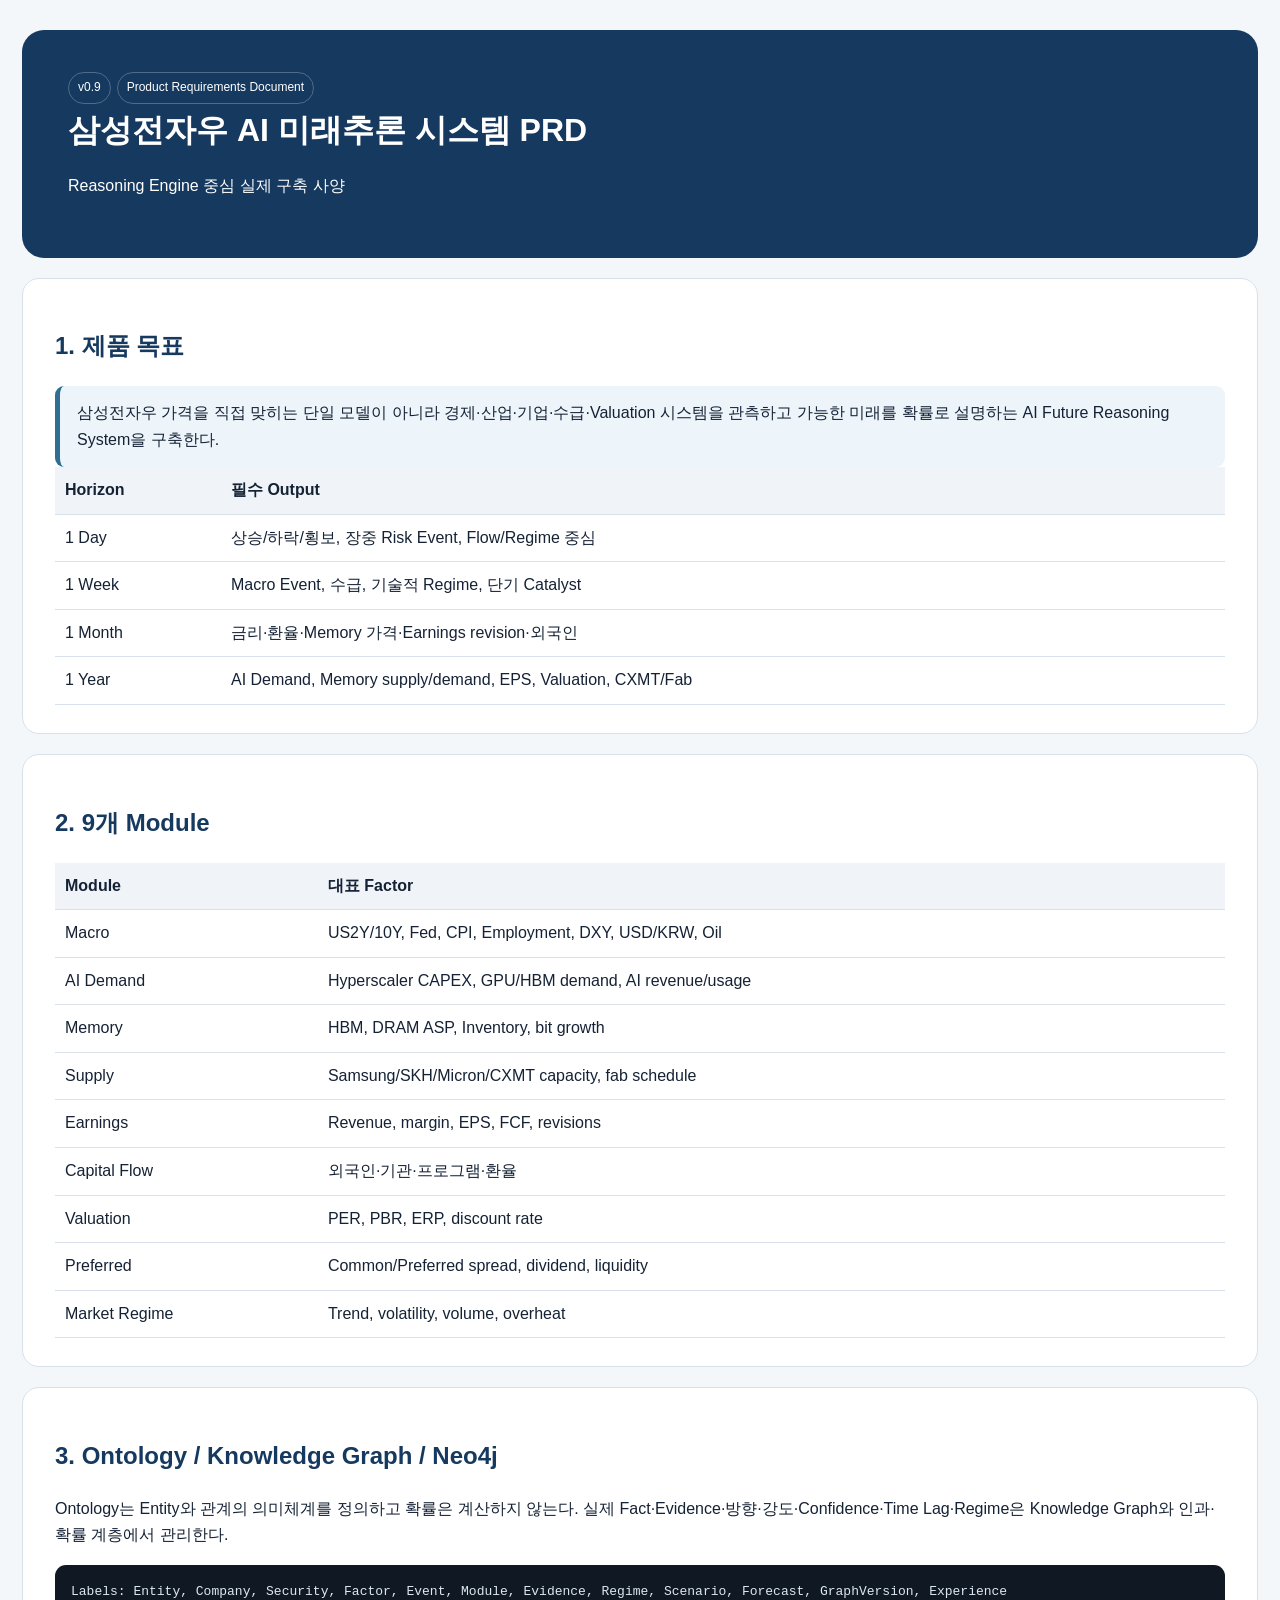
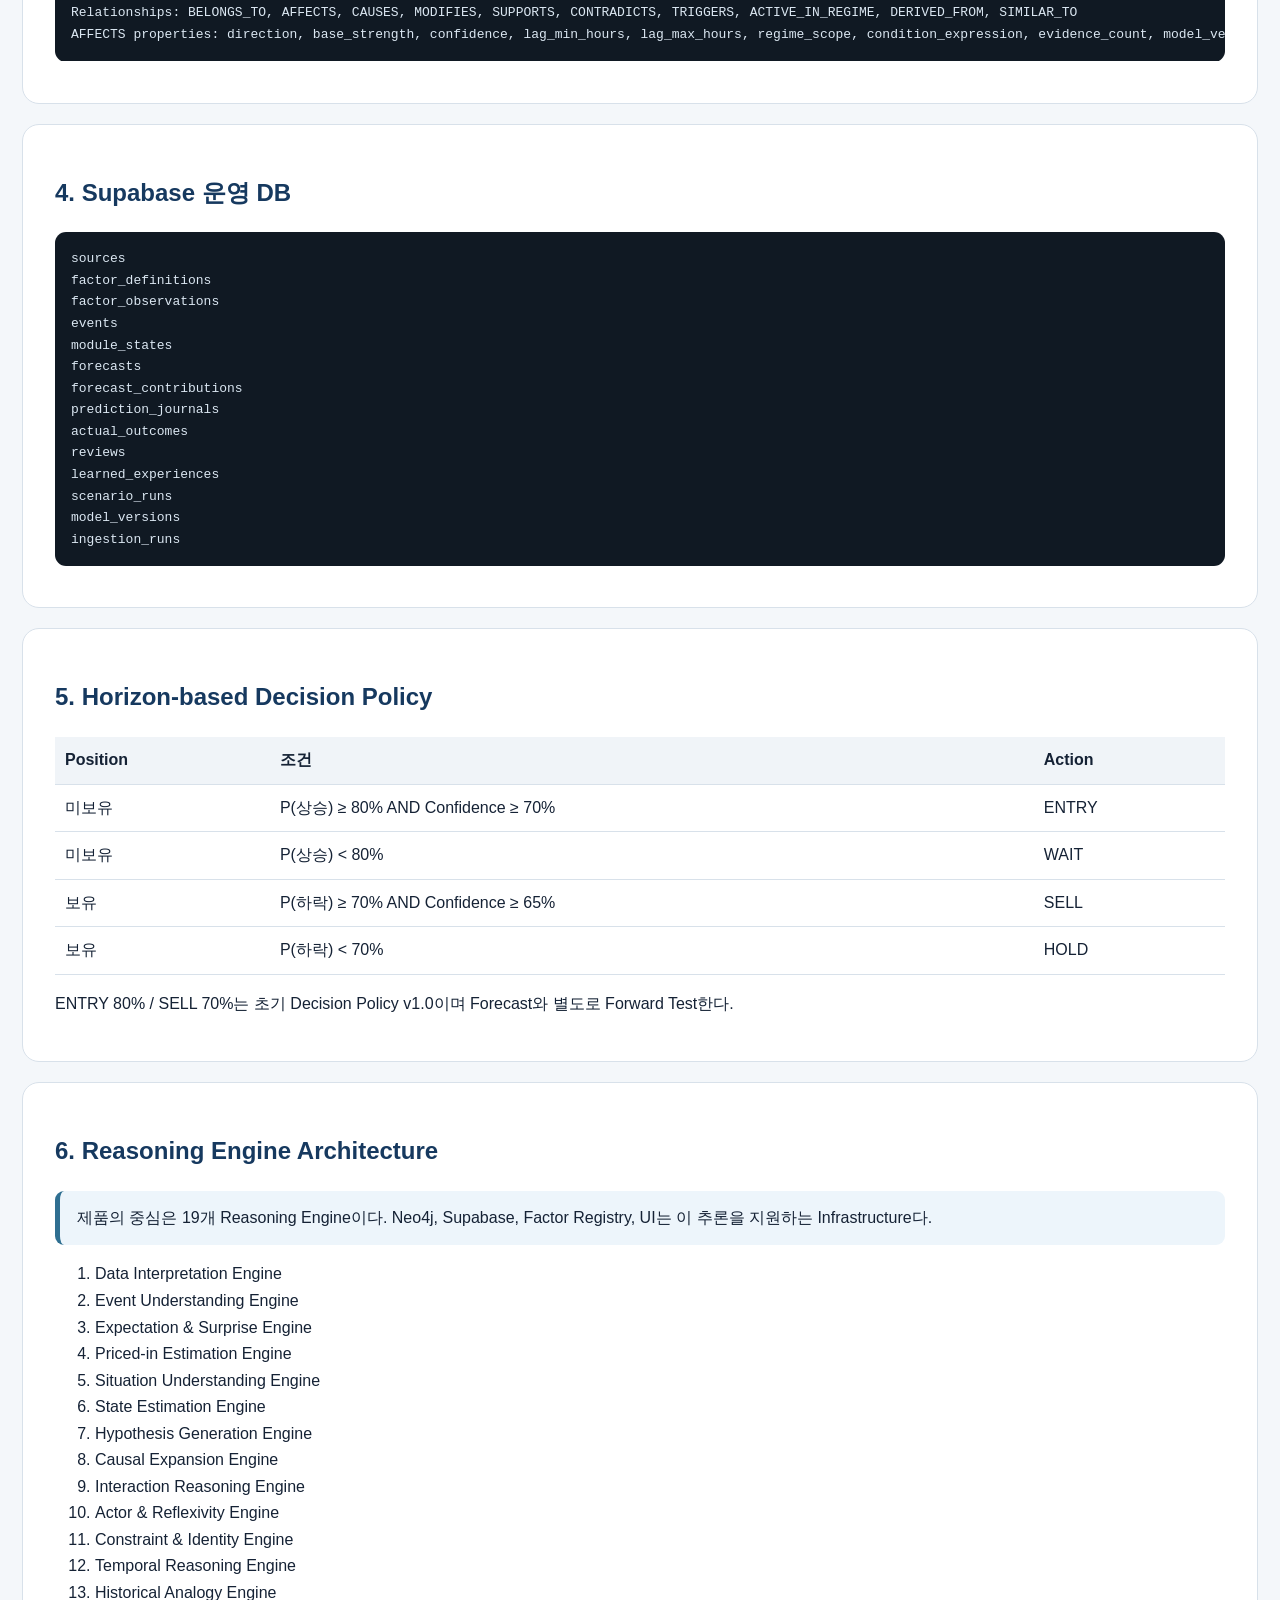
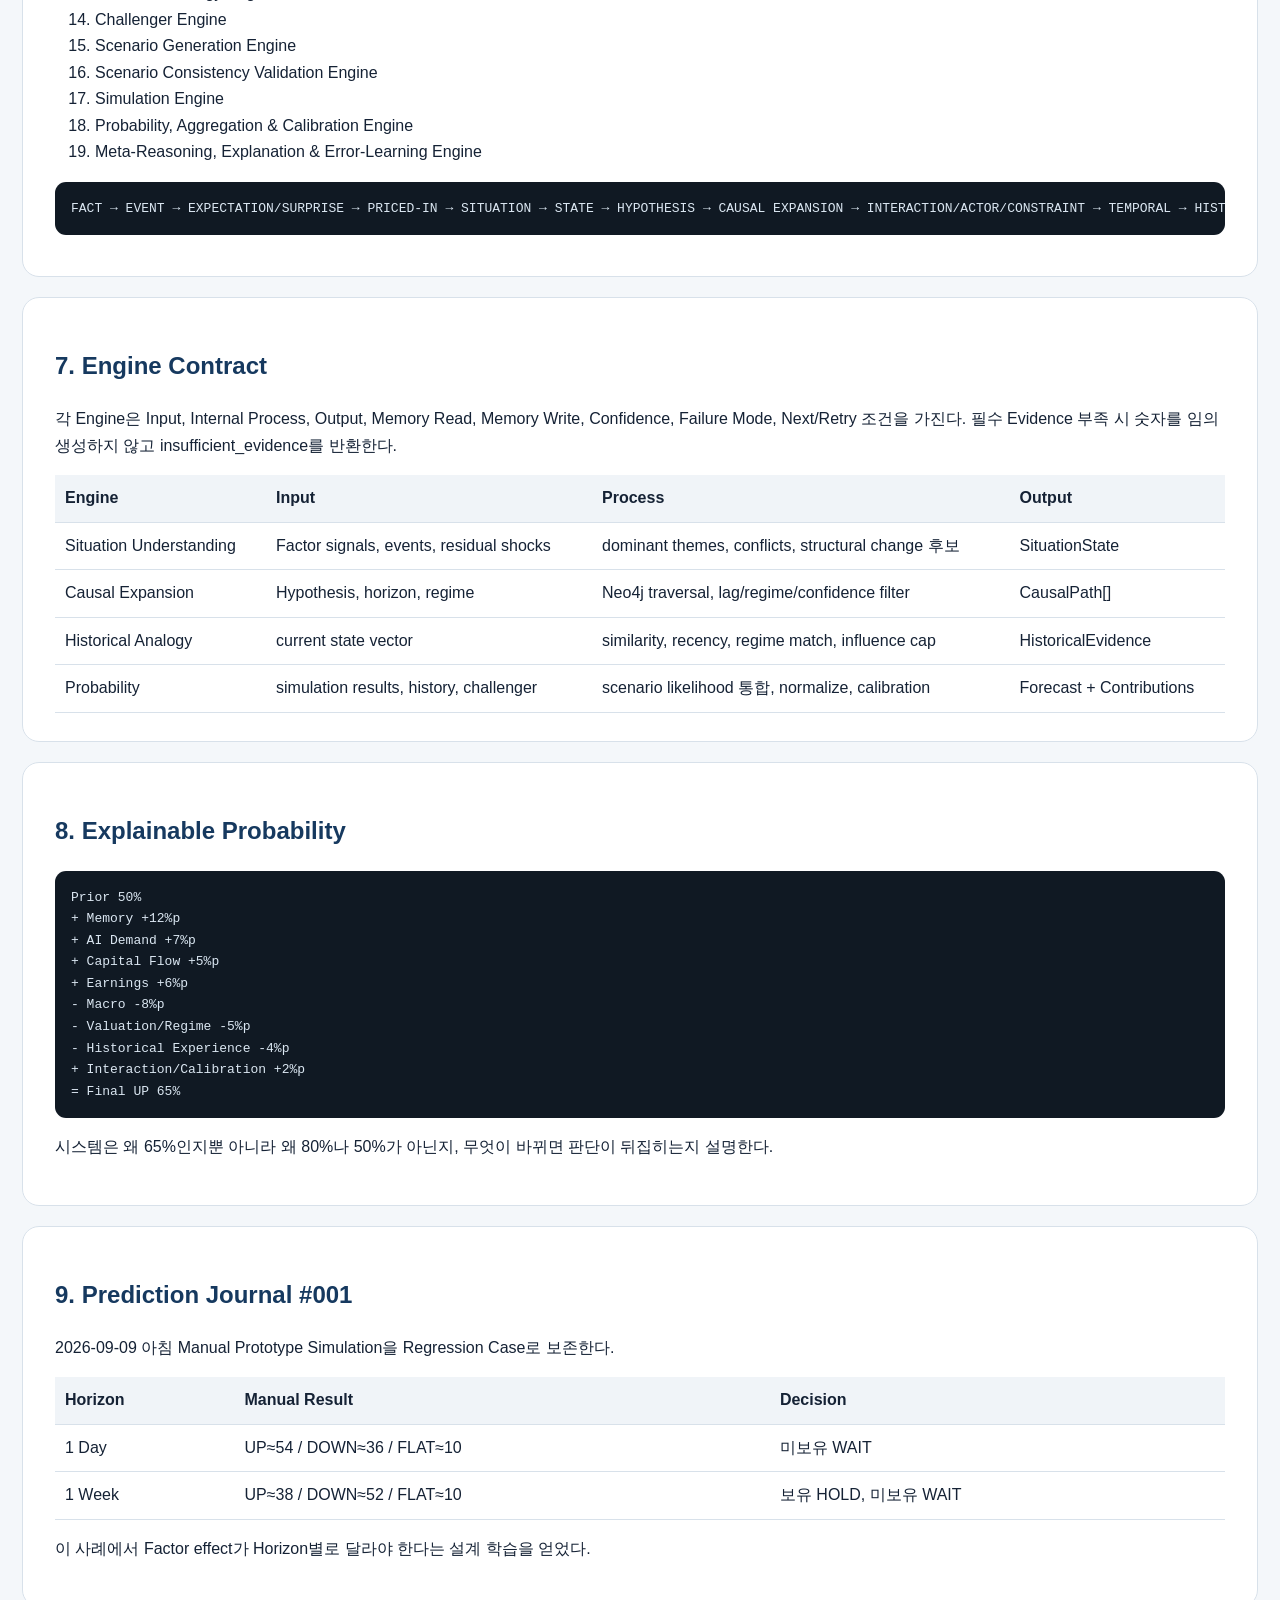
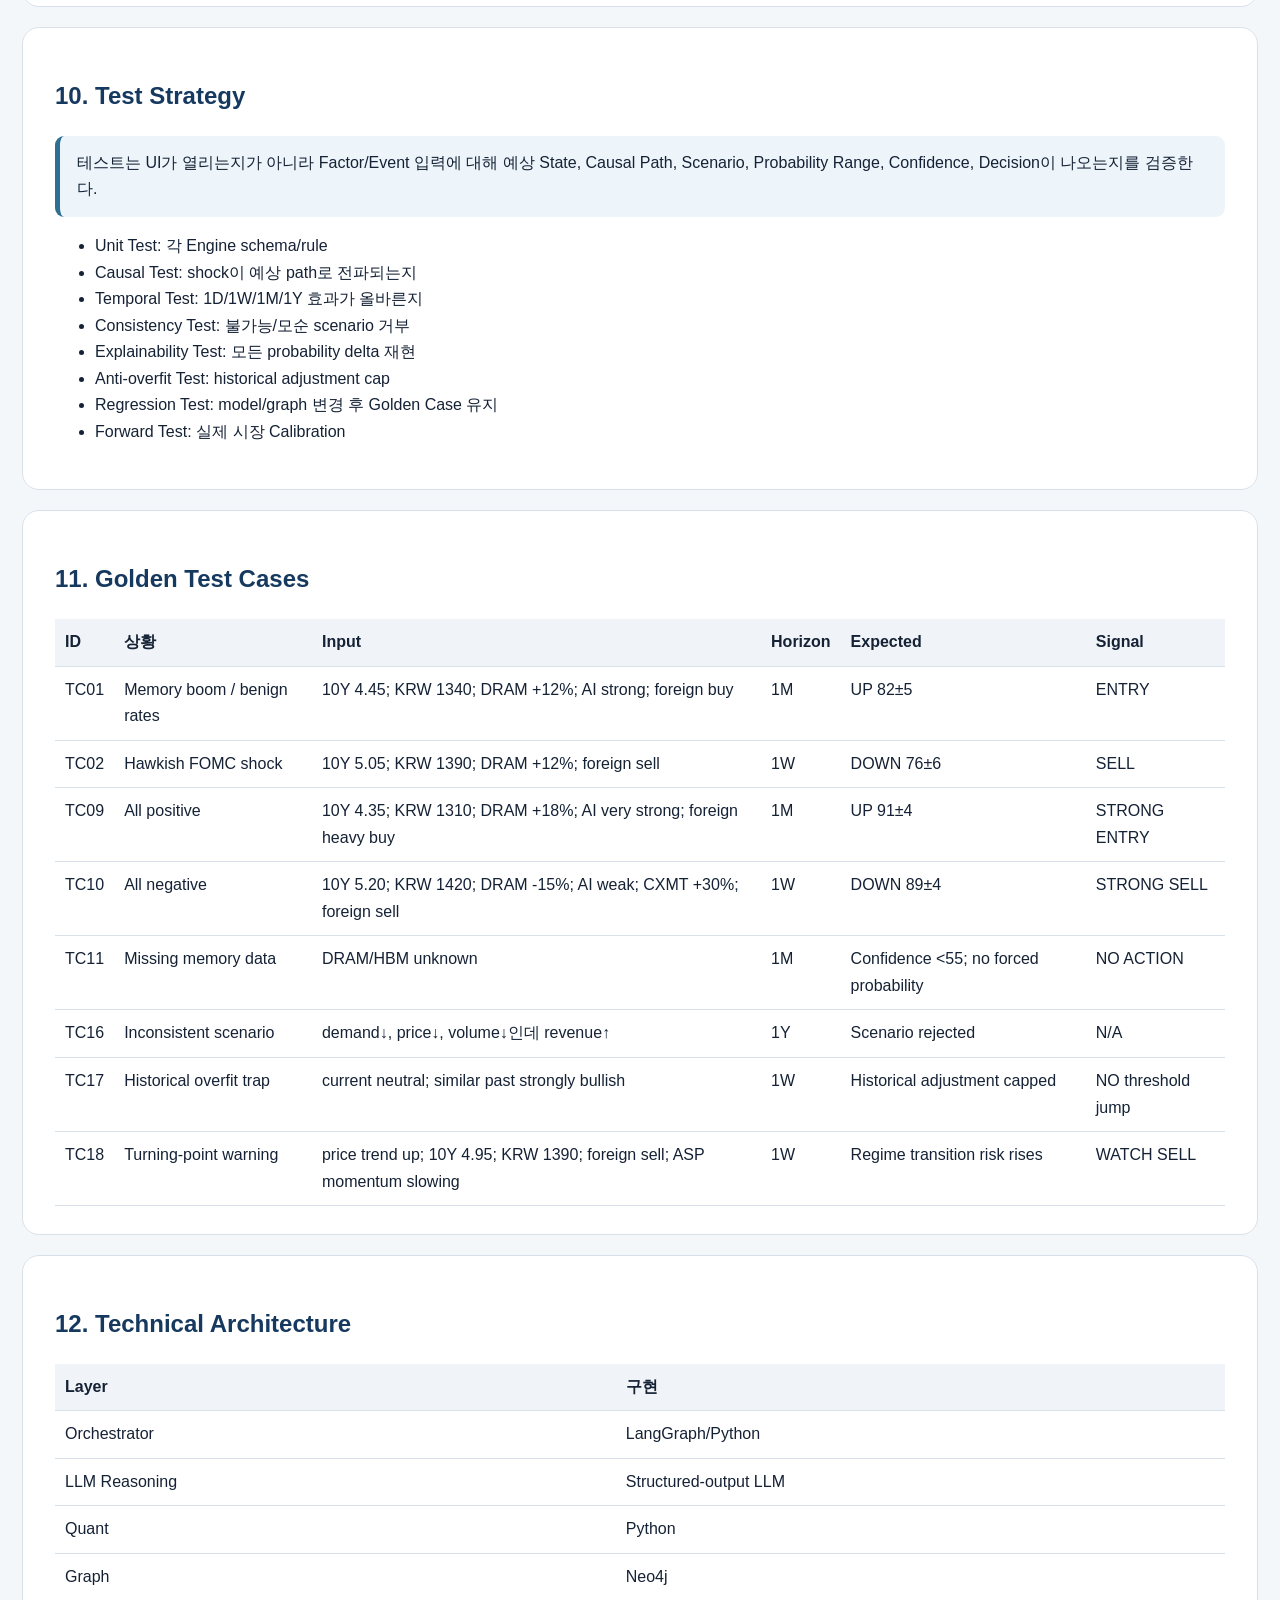
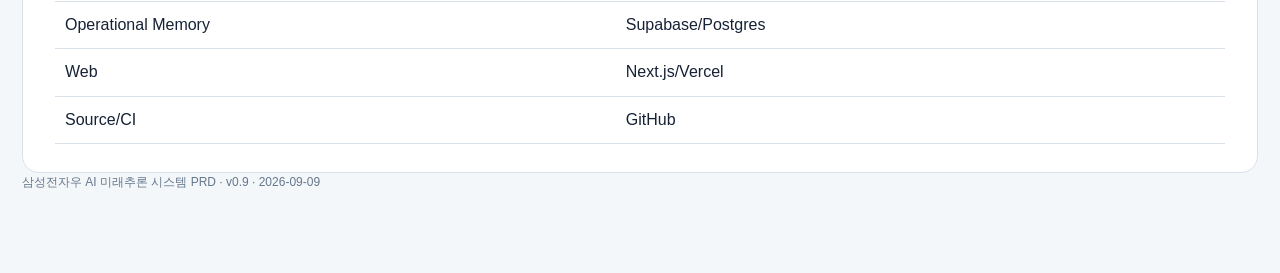
==== docs/samsung_preferred_future_reasoning_prd_v0.9.html @ c1c045e7 "Add Samsung preferred future reasoning PRD v0.9" ====
<!doctype html><html lang="ko"><head><meta charset="utf-8"><meta name="viewport" content="width=device-width,initial-scale=1"><title>삼성전자우 AI 미래추론 시스템 PRD</title><style>body{font-family:Pretendard,"Noto Sans KR","Malgun Gothic",Arial,sans-serif;line-height:1.66;margin:0;background:#f4f7fa;color:#152235}.wrap{max-width:1240px;margin:auto;padding:30px 22px 80px}.hero{background:#16395f;color:#fff;border-radius:22px;padding:42px 46px}.hero h1{margin:0 0 10px}.tag{display:inline-block;font-size:12px;border:1px solid rgba(255,255,255,.25);padding:5px 9px;border-radius:999px;margin-right:6px}section{background:#fff;border:1px solid #d8e1ea;border-radius:17px;padding:28px 32px;margin-top:20px}h2{color:#16395f}h3{color:#284763}.callout{background:#edf5fb;border-left:5px solid #2f6f91;padding:14px 17px;border-radius:9px}table{width:100%;border-collapse:collapse}th,td{padding:10px;border-bottom:1px solid #d8e1ea;text-align:left;vertical-align:top}th{background:#f0f4f8}pre{background:#101923;color:#dbe7f2;border-radius:11px;padding:16px;overflow:auto}.viz{margin:15px 0;border:1px solid #d8e1ea;border-radius:14px;padding:13px;background:#fbfcfe;overflow:auto}.small{font-size:12px;color:#65778b}</style></head><body><div class="wrap"><header class="hero"><span class="tag">v0.9</span><span class="tag">Product Requirements Document</span><h1>삼성전자우 AI 미래추론 시스템 PRD</h1><p>Reasoning Engine 중심 실제 구축 사양</p></header><section><h2>1. 제품 목표</h2><div class="callout">삼성전자우 가격을 직접 맞히는 단일 모델이 아니라 경제·산업·기업·수급·Valuation 시스템을 관측하고 가능한 미래를 확률로 설명하는 AI Future Reasoning System을 구축한다.</div><table><tr><th>Horizon</th><th>필수 Output</th></tr><tr><td>1 Day</td><td>상승/하락/횡보, 장중 Risk Event, Flow/Regime 중심</td></tr><tr><td>1 Week</td><td>Macro Event, 수급, 기술적 Regime, 단기 Catalyst</td></tr><tr><td>1 Month</td><td>금리·환율·Memory 가격·Earnings revision·외국인</td></tr><tr><td>1 Year</td><td>AI Demand, Memory supply/demand, EPS, Valuation, CXMT/Fab</td></tr></table></section><section><h2>2. 9개 Module</h2><table><tr><th>Module</th><th>대표 Factor</th></tr><tr><td>Macro</td><td>US2Y/10Y, Fed, CPI, Employment, DXY, USD/KRW, Oil</td></tr><tr><td>AI Demand</td><td>Hyperscaler CAPEX, GPU/HBM demand, AI revenue/usage</td></tr><tr><td>Memory</td><td>HBM, DRAM ASP, Inventory, bit growth</td></tr><tr><td>Supply</td><td>Samsung/SKH/Micron/CXMT capacity, fab schedule</td></tr><tr><td>Earnings</td><td>Revenue, margin, EPS, FCF, revisions</td></tr><tr><td>Capital Flow</td><td>외국인·기관·프로그램·환율</td></tr><tr><td>Valuation</td><td>PER, PBR, ERP, discount rate</td></tr><tr><td>Preferred</td><td>Common/Preferred spread, dividend, liquidity</td></tr><tr><td>Market Regime</td><td>Trend, volatility, volume, overheat</td></tr></table></section><section><h2>3. Ontology / Knowledge Graph / Neo4j</h2><p>Ontology는 Entity와 관계의 의미체계를 정의하고 확률은 계산하지 않는다. 실제 Fact·Evidence·방향·강도·Confidence·Time Lag·Regime은 Knowledge Graph와 인과·확률 계층에서 관리한다.</p><pre>Labels: Entity, Company, Security, Factor, Event, Module, Evidence, Regime, Scenario, Forecast, GraphVersion, Experience
Relationships: BELONGS_TO, AFFECTS, CAUSES, MODIFIES, SUPPORTS, CONTRADICTS, TRIGGERS, ACTIVE_IN_REGIME, DERIVED_FROM, SIMILAR_TO
AFFECTS properties: direction, base_strength, confidence, lag_min_hours, lag_max_hours, regime_scope, condition_expression, evidence_count, model_version</pre></section><section><h2>4. Supabase 운영 DB</h2><pre>sources
factor_definitions
factor_observations
events
module_states
forecasts
forecast_contributions
prediction_journals
actual_outcomes
reviews
learned_experiences
scenario_runs
model_versions
ingestion_runs</pre></section><section><h2>5. Horizon-based Decision Policy</h2><table><tr><th>Position</th><th>조건</th><th>Action</th></tr><tr><td>미보유</td><td>P(상승) ≥ 80% AND Confidence ≥ 70%</td><td>ENTRY</td></tr><tr><td>미보유</td><td>P(상승) &lt; 80%</td><td>WAIT</td></tr><tr><td>보유</td><td>P(하락) ≥ 70% AND Confidence ≥ 65%</td><td>SELL</td></tr><tr><td>보유</td><td>P(하락) &lt; 70%</td><td>HOLD</td></tr></table><p>ENTRY 80% / SELL 70%는 초기 Decision Policy v1.0이며 Forecast와 별도로 Forward Test한다.</p></section><section><h2>6. Reasoning Engine Architecture</h2><div class="callout">제품의 중심은 19개 Reasoning Engine이다. Neo4j, Supabase, Factor Registry, UI는 이 추론을 지원하는 Infrastructure다.</div><ol><li>Data Interpretation Engine</li><li>Event Understanding Engine</li><li>Expectation & Surprise Engine</li><li>Priced-in Estimation Engine</li><li>Situation Understanding Engine</li><li>State Estimation Engine</li><li>Hypothesis Generation Engine</li><li>Causal Expansion Engine</li><li>Interaction Reasoning Engine</li><li>Actor & Reflexivity Engine</li><li>Constraint & Identity Engine</li><li>Temporal Reasoning Engine</li><li>Historical Analogy Engine</li><li>Challenger Engine</li><li>Scenario Generation Engine</li><li>Scenario Consistency Validation Engine</li><li>Simulation Engine</li><li>Probability, Aggregation & Calibration Engine</li><li>Meta-Reasoning, Explanation & Error-Learning Engine</li></ol><pre>FACT → EVENT → EXPECTATION/SURPRISE → PRICED-IN → SITUATION → STATE → HYPOTHESIS → CAUSAL EXPANSION → INTERACTION/ACTOR/CONSTRAINT → TEMPORAL → HISTORICAL ANALOGY → CHALLENGER → SCENARIO → CONSISTENCY → SIMULATION → PROBABILITY/CALIBRATION → META-REASONING → FORECAST → DECISION → REALITY → REVIEW → LEARN</pre></section><section><h2>7. Engine Contract</h2><p>각 Engine은 Input, Internal Process, Output, Memory Read, Memory Write, Confidence, Failure Mode, Next/Retry 조건을 가진다. 필수 Evidence 부족 시 숫자를 임의 생성하지 않고 insufficient_evidence를 반환한다.</p><table><tr><th>Engine</th><th>Input</th><th>Process</th><th>Output</th></tr><tr><td>Situation Understanding</td><td>Factor signals, events, residual shocks</td><td>dominant themes, conflicts, structural change 후보</td><td>SituationState</td></tr><tr><td>Causal Expansion</td><td>Hypothesis, horizon, regime</td><td>Neo4j traversal, lag/regime/confidence filter</td><td>CausalPath[]</td></tr><tr><td>Historical Analogy</td><td>current state vector</td><td>similarity, recency, regime match, influence cap</td><td>HistoricalEvidence</td></tr><tr><td>Probability</td><td>simulation results, history, challenger</td><td>scenario likelihood 통합, normalize, calibration</td><td>Forecast + Contributions</td></tr></table></section><section><h2>8. Explainable Probability</h2><pre>Prior 50%
+ Memory +12%p
+ AI Demand +7%p
+ Capital Flow +5%p
+ Earnings +6%p
- Macro -8%p
- Valuation/Regime -5%p
- Historical Experience -4%p
+ Interaction/Calibration +2%p
= Final UP 65%</pre><p>시스템은 왜 65%인지뿐 아니라 왜 80%나 50%가 아닌지, 무엇이 바뀌면 판단이 뒤집히는지 설명한다.</p></section><section><h2>9. Prediction Journal #001</h2><p>2026-09-09 아침 Manual Prototype Simulation을 Regression Case로 보존한다.</p><table><tr><th>Horizon</th><th>Manual Result</th><th>Decision</th></tr><tr><td>1 Day</td><td>UP≈54 / DOWN≈36 / FLAT≈10</td><td>미보유 WAIT</td></tr><tr><td>1 Week</td><td>UP≈38 / DOWN≈52 / FLAT≈10</td><td>보유 HOLD, 미보유 WAIT</td></tr></table><p>이 사례에서 Factor effect가 Horizon별로 달라야 한다는 설계 학습을 얻었다.</p></section><section><h2>10. Test Strategy</h2><div class="callout">테스트는 UI가 열리는지가 아니라 Factor/Event 입력에 대해 예상 State, Causal Path, Scenario, Probability Range, Confidence, Decision이 나오는지를 검증한다.</div><ul><li>Unit Test: 각 Engine schema/rule</li><li>Causal Test: shock이 예상 path로 전파되는지</li><li>Temporal Test: 1D/1W/1M/1Y 효과가 올바른지</li><li>Consistency Test: 불가능/모순 scenario 거부</li><li>Explainability Test: 모든 probability delta 재현</li><li>Anti-overfit Test: historical adjustment cap</li><li>Regression Test: model/graph 변경 후 Golden Case 유지</li><li>Forward Test: 실제 시장 Calibration</li></ul></section><section><h2>11. Golden Test Cases</h2><table><tr><th>ID</th><th>상황</th><th>Input</th><th>Horizon</th><th>Expected</th><th>Signal</th></tr><tr><td>TC01</td><td>Memory boom / benign rates</td><td>10Y 4.45; KRW 1340; DRAM +12%; AI strong; foreign buy</td><td>1M</td><td>UP 82±5</td><td>ENTRY</td></tr><tr><td>TC02</td><td>Hawkish FOMC shock</td><td>10Y 5.05; KRW 1390; DRAM +12%; foreign sell</td><td>1W</td><td>DOWN 76±6</td><td>SELL</td></tr><tr><td>TC09</td><td>All positive</td><td>10Y 4.35; KRW 1310; DRAM +18%; AI very strong; foreign heavy buy</td><td>1M</td><td>UP 91±4</td><td>STRONG ENTRY</td></tr><tr><td>TC10</td><td>All negative</td><td>10Y 5.20; KRW 1420; DRAM -15%; AI weak; CXMT +30%; foreign sell</td><td>1W</td><td>DOWN 89±4</td><td>STRONG SELL</td></tr><tr><td>TC11</td><td>Missing memory data</td><td>DRAM/HBM unknown</td><td>1M</td><td>Confidence &lt;55; no forced probability</td><td>NO ACTION</td></tr><tr><td>TC16</td><td>Inconsistent scenario</td><td>demand↓, price↓, volume↓인데 revenue↑</td><td>1Y</td><td>Scenario rejected</td><td>N/A</td></tr><tr><td>TC17</td><td>Historical overfit trap</td><td>current neutral; similar past strongly bullish</td><td>1W</td><td>Historical adjustment capped</td><td>NO threshold jump</td></tr><tr><td>TC18</td><td>Turning-point warning</td><td>price trend up; 10Y 4.95; KRW 1390; foreign sell; ASP momentum slowing</td><td>1W</td><td>Regime transition risk rises</td><td>WATCH SELL</td></tr></table></section><section><h2>12. Technical Architecture</h2><table><tr><th>Layer</th><th>구현</th></tr><tr><td>Orchestrator</td><td>LangGraph/Python</td></tr><tr><td>LLM Reasoning</td><td>Structured-output LLM</td></tr><tr><td>Quant</td><td>Python</td></tr><tr><td>Graph</td><td>Neo4j</td></tr><tr><td>Operational Memory</td><td>Supabase/Postgres</td></tr><tr><td>Web</td><td>Next.js/Vercel</td></tr><tr><td>Source/CI</td><td>GitHub</td></tr></table></section><footer class="small">삼성전자우 AI 미래추론 시스템 PRD · v0.9 · 2026-09-09</footer></div></body></html>
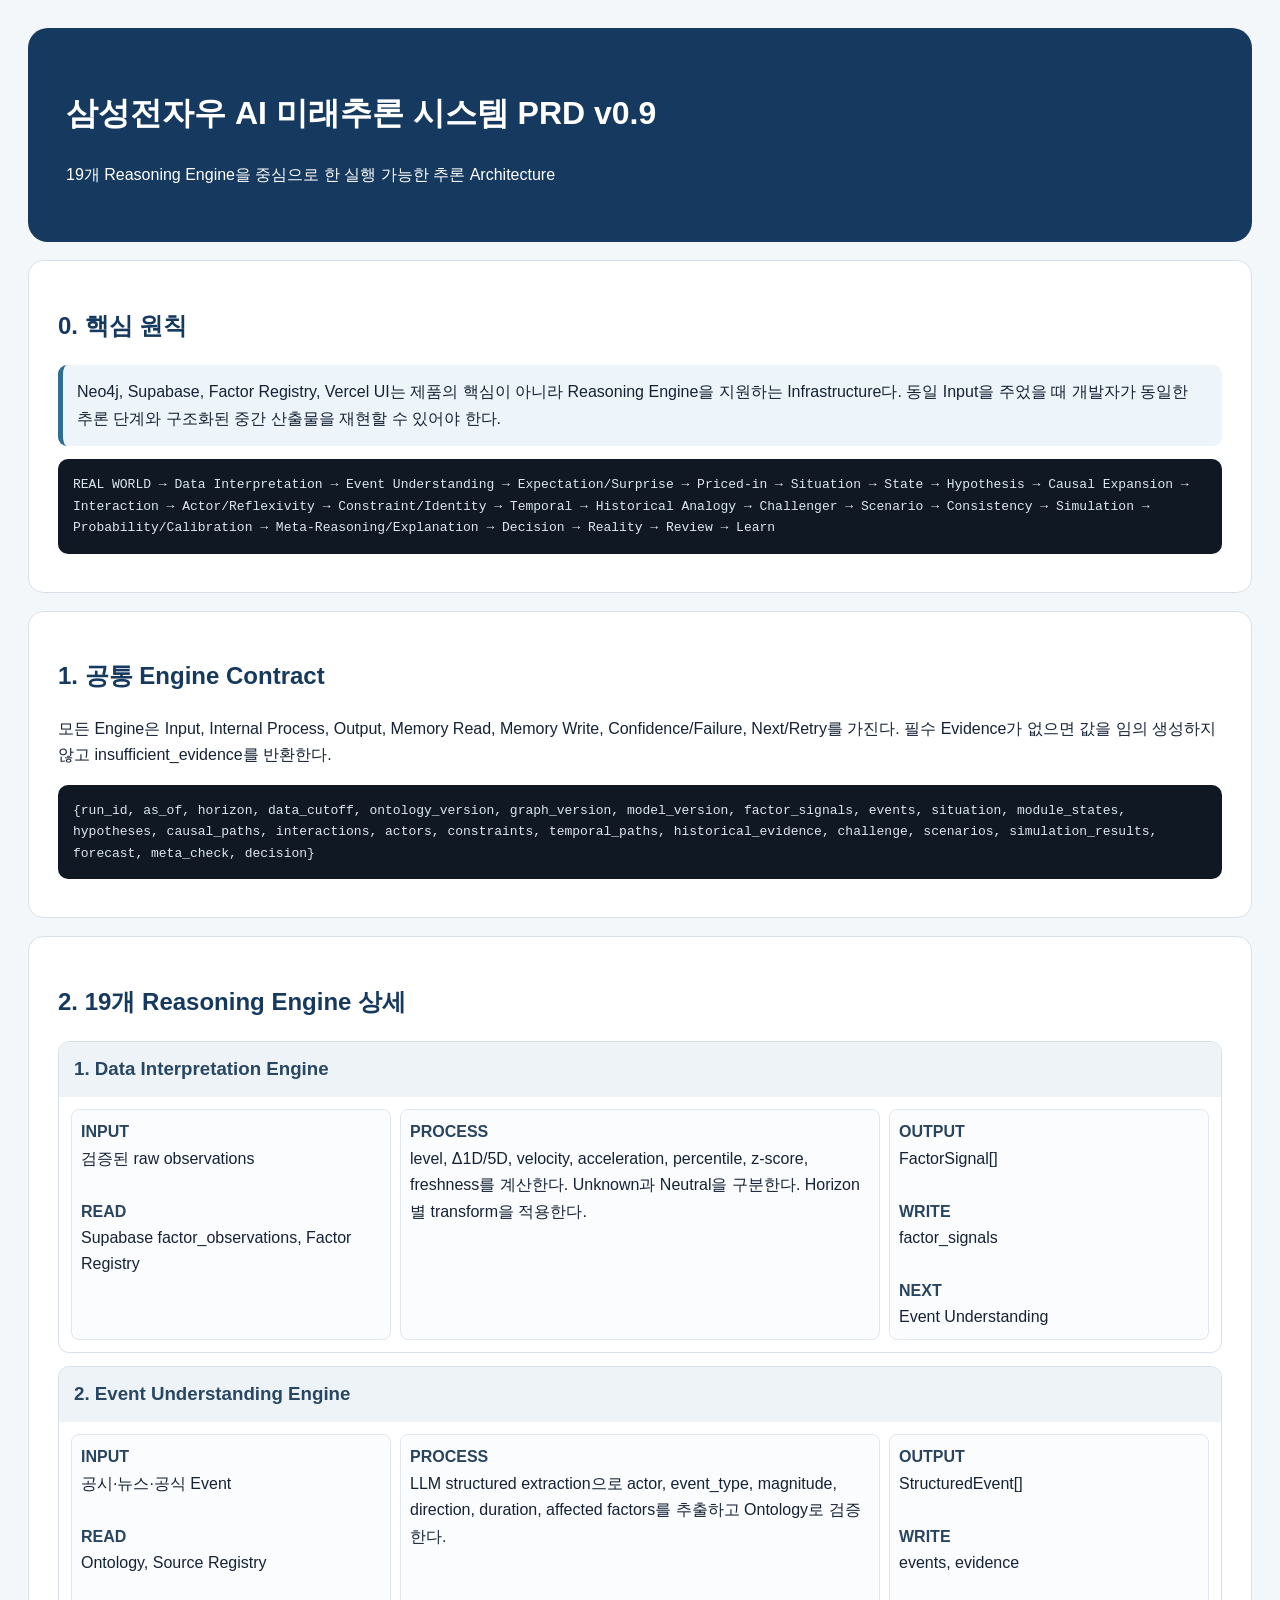
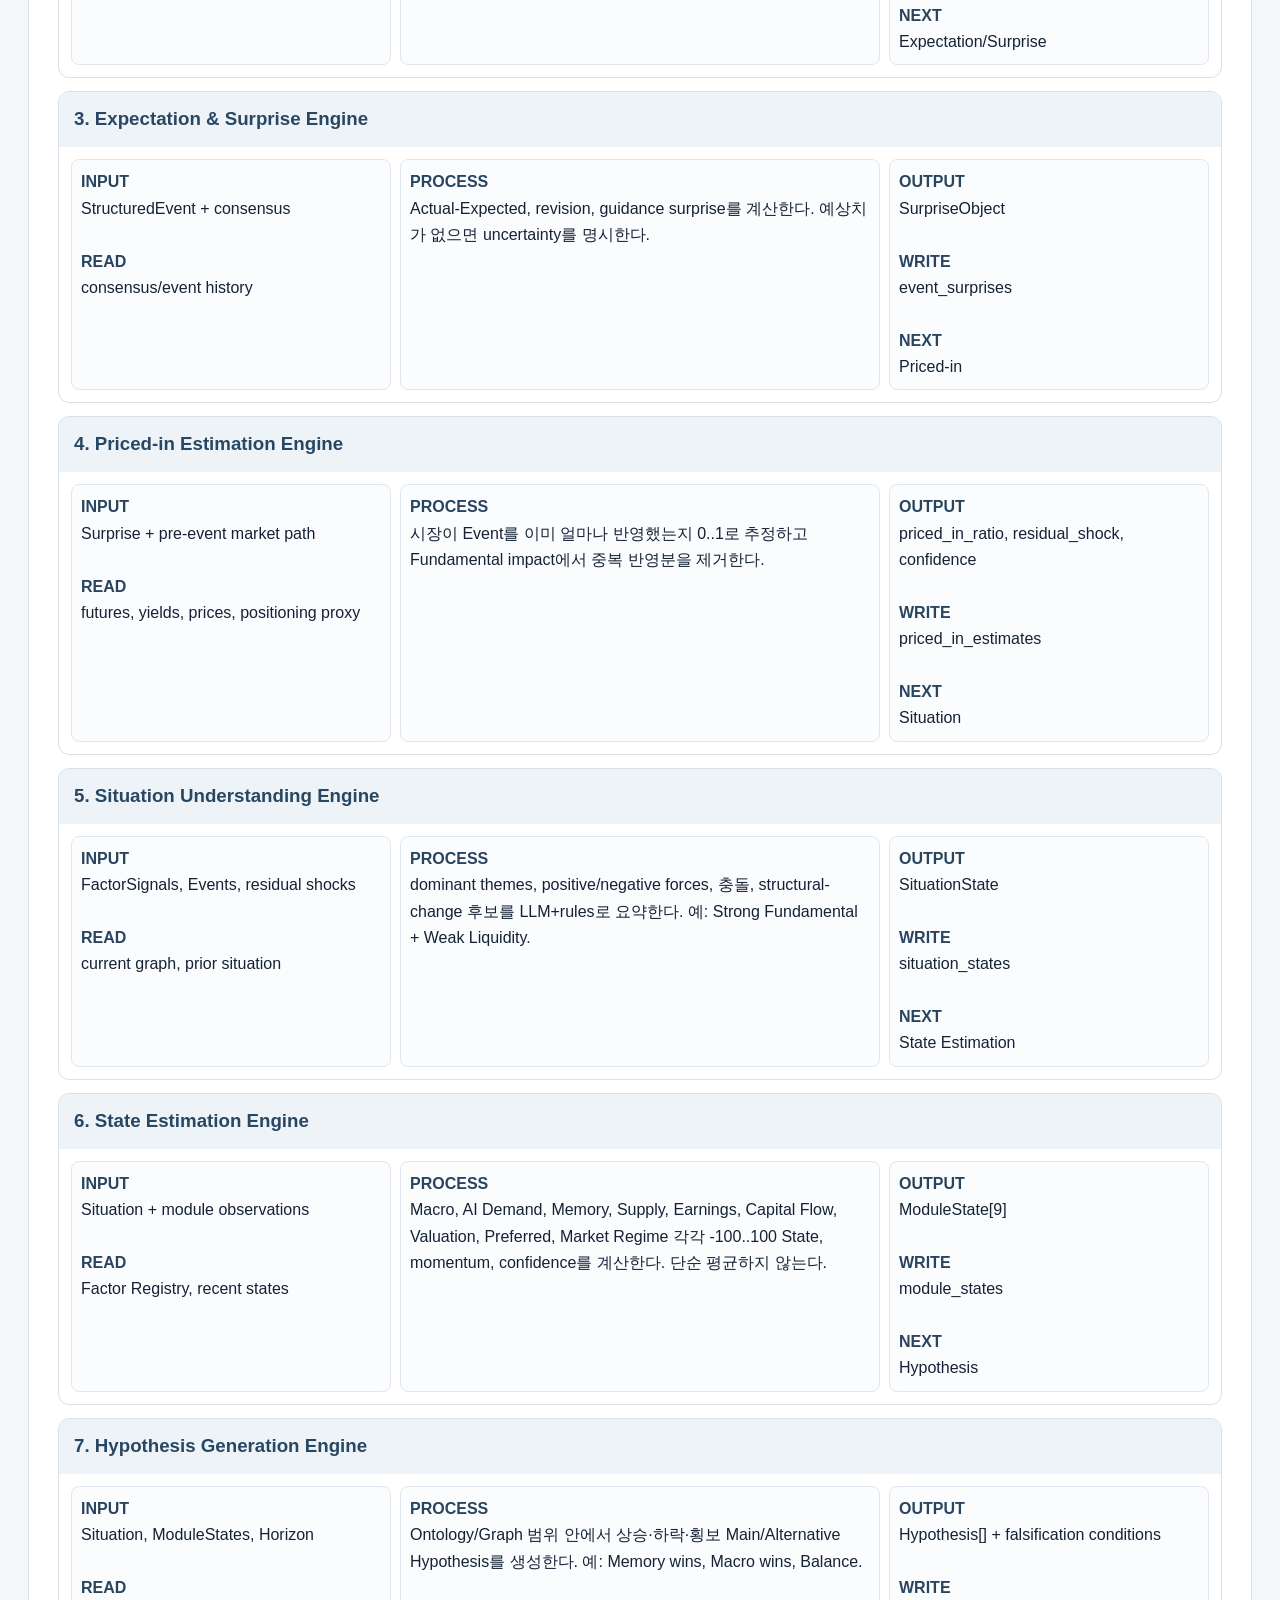
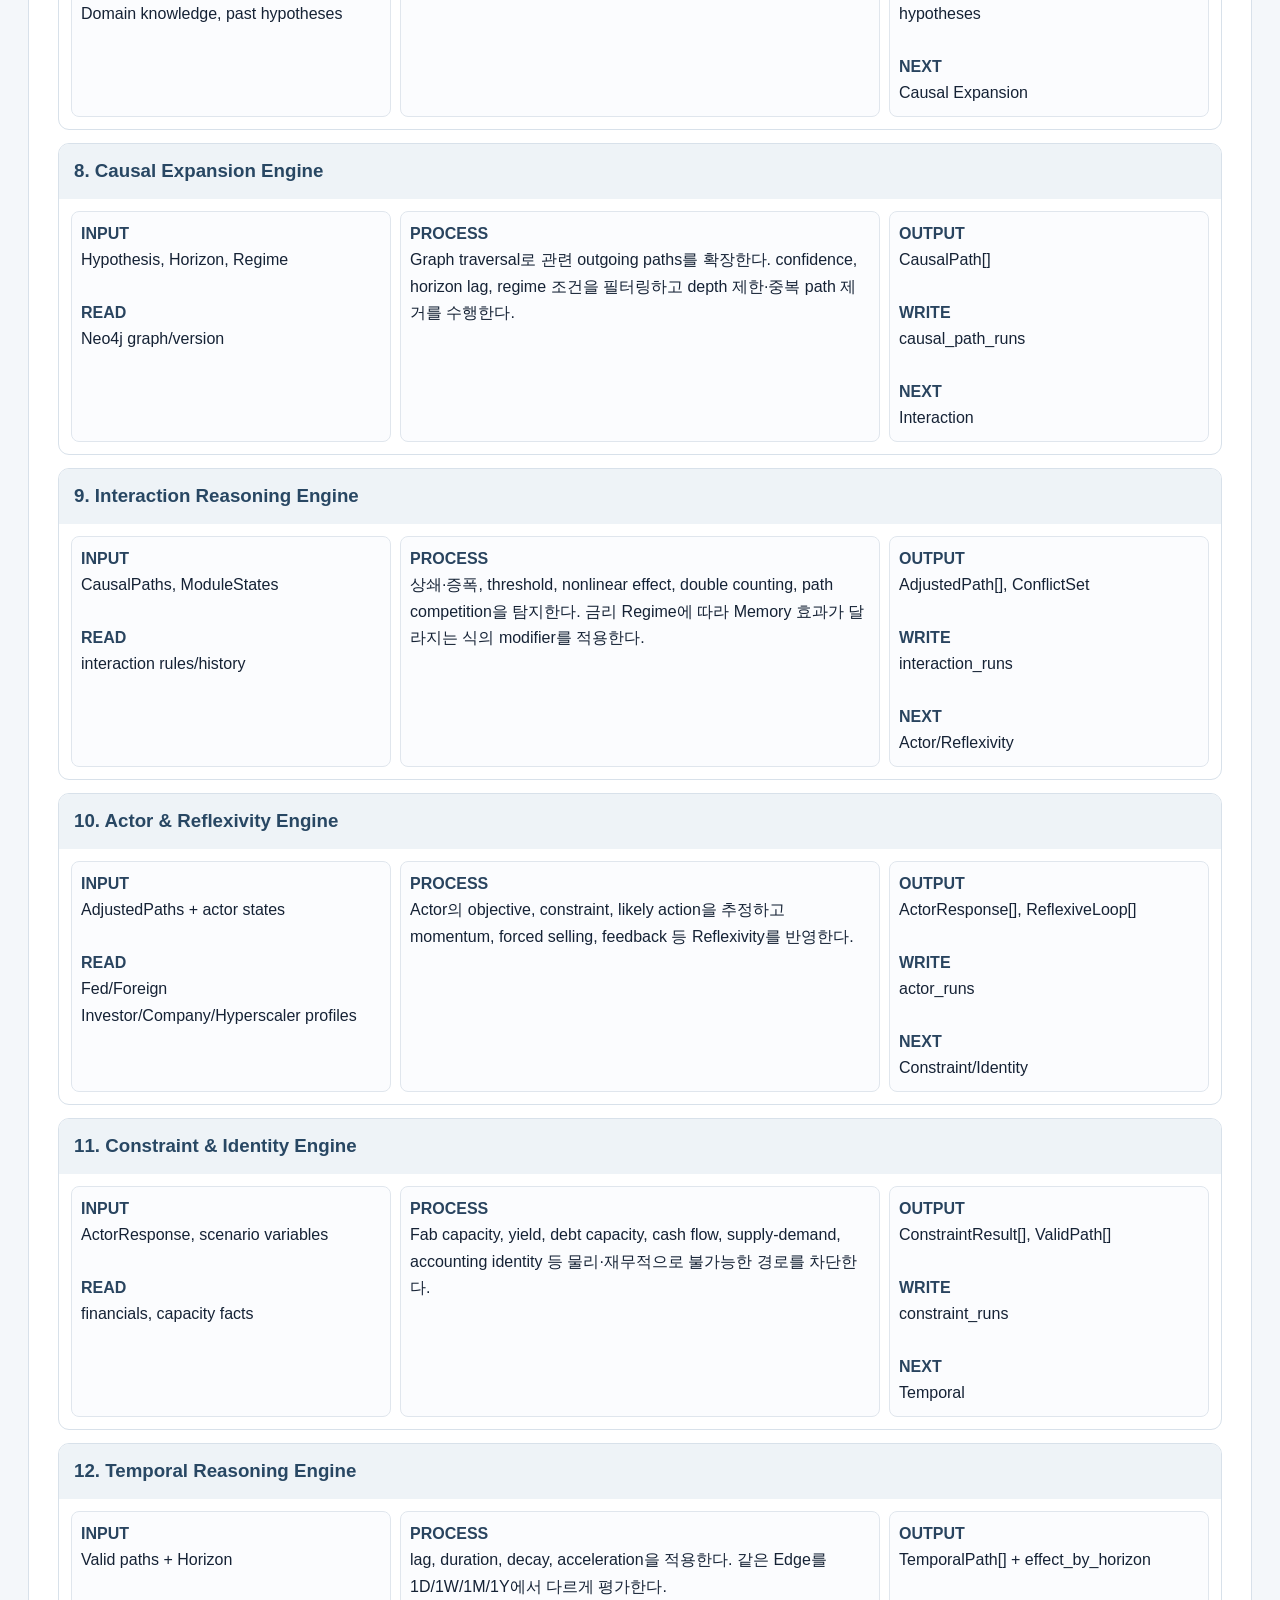
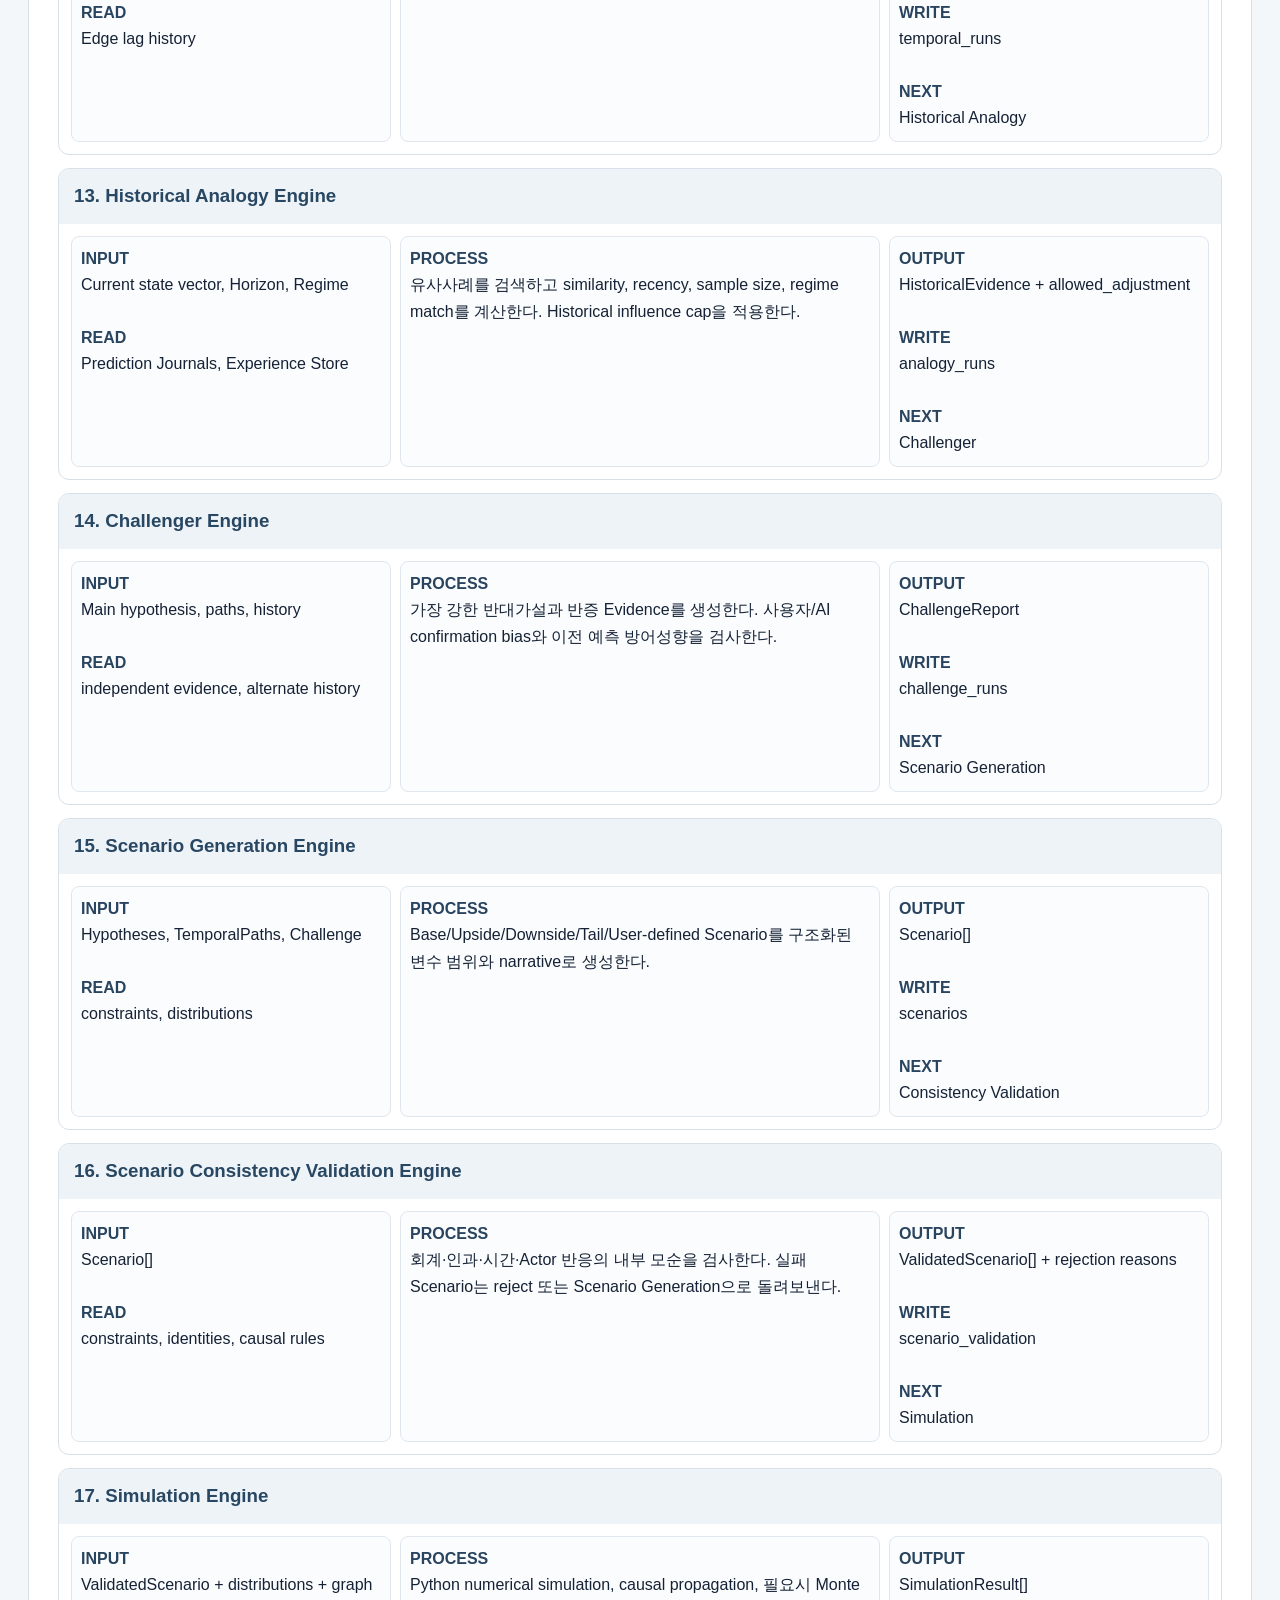
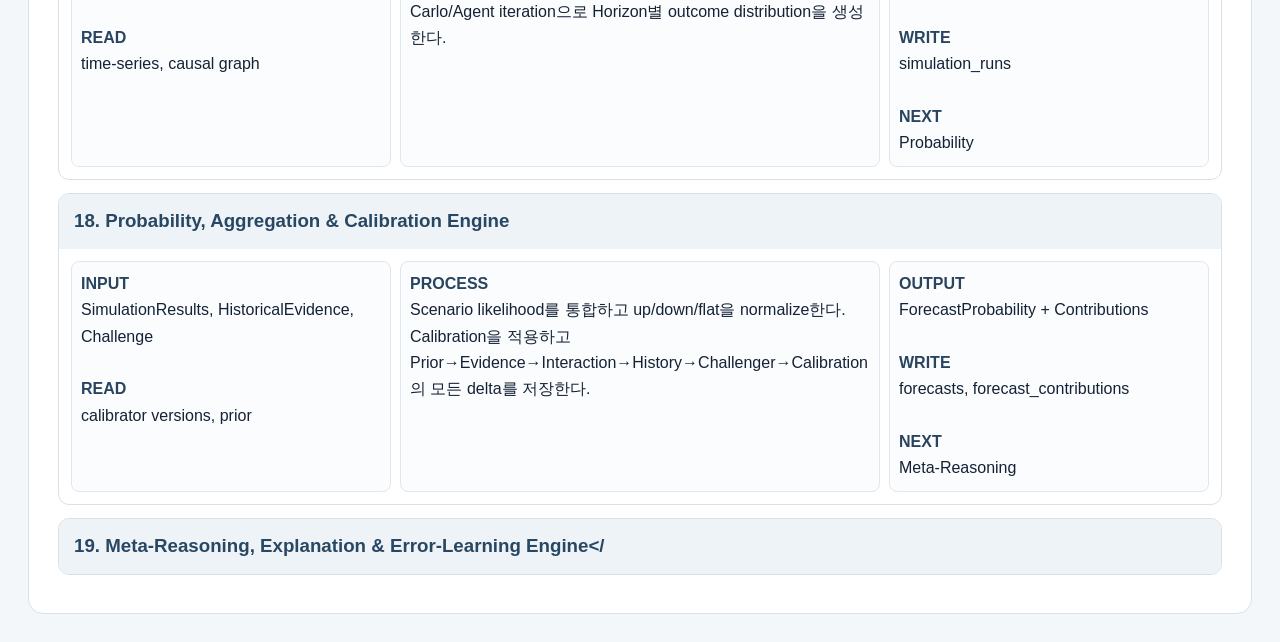
==== commit cfc08954: "Expand v0.9 with executable 19-engine reasoning architecture" ====
--- a/docs/samsung_preferred_future_reasoning_prd_v0.9.html
+++ b/docs/samsung_preferred_future_reasoning_prd_v0.9.html
@@ -1,25 +1,20 @@
-<!doctype html><html lang="ko"><head><meta charset="utf-8"><meta name="viewport" content="width=device-width,initial-scale=1"><title>삼성전자우 AI 미래추론 시스템 PRD</title><style>body{font-family:Pretendard,"Noto Sans KR","Malgun Gothic",Arial,sans-serif;line-height:1.66;margin:0;background:#f4f7fa;color:#152235}.wrap{max-width:1240px;margin:auto;padding:30px 22px 80px}.hero{background:#16395f;color:#fff;border-radius:22px;padding:42px 46px}.hero h1{margin:0 0 10px}.tag{display:inline-block;font-size:12px;border:1px solid rgba(255,255,255,.25);padding:5px 9px;border-radius:999px;margin-right:6px}section{background:#fff;border:1px solid #d8e1ea;border-radius:17px;padding:28px 32px;margin-top:20px}h2{color:#16395f}h3{color:#284763}.callout{background:#edf5fb;border-left:5px solid #2f6f91;padding:14px 17px;border-radius:9px}table{width:100%;border-collapse:collapse}th,td{padding:10px;border-bottom:1px solid #d8e1ea;text-align:left;vertical-align:top}th{background:#f0f4f8}pre{background:#101923;color:#dbe7f2;border-radius:11px;padding:16px;overflow:auto}.viz{margin:15px 0;border:1px solid #d8e1ea;border-radius:14px;padding:13px;background:#fbfcfe;overflow:auto}.small{font-size:12px;color:#65778b}</style></head><body><div class="wrap"><header class="hero"><span class="tag">v0.9</span><span class="tag">Product Requirements Document</span><h1>삼성전자우 AI 미래추론 시스템 PRD</h1><p>Reasoning Engine 중심 실제 구축 사양</p></header><section><h2>1. 제품 목표</h2><div class="callout">삼성전자우 가격을 직접 맞히는 단일 모델이 아니라 경제·산업·기업·수급·Valuation 시스템을 관측하고 가능한 미래를 확률로 설명하는 AI Future Reasoning System을 구축한다.</div><table><tr><th>Horizon</th><th>필수 Output</th></tr><tr><td>1 Day</td><td>상승/하락/횡보, 장중 Risk Event, Flow/Regime 중심</td></tr><tr><td>1 Week</td><td>Macro Event, 수급, 기술적 Regime, 단기 Catalyst</td></tr><tr><td>1 Month</td><td>금리·환율·Memory 가격·Earnings revision·외국인</td></tr><tr><td>1 Year</td><td>AI Demand, Memory supply/demand, EPS, Valuation, CXMT/Fab</td></tr></table></section><section><h2>2. 9개 Module</h2><table><tr><th>Module</th><th>대표 Factor</th></tr><tr><td>Macro</td><td>US2Y/10Y, Fed, CPI, Employment, DXY, USD/KRW, Oil</td></tr><tr><td>AI Demand</td><td>Hyperscaler CAPEX, GPU/HBM demand, AI revenue/usage</td></tr><tr><td>Memory</td><td>HBM, DRAM ASP, Inventory, bit growth</td></tr><tr><td>Supply</td><td>Samsung/SKH/Micron/CXMT capacity, fab schedule</td></tr><tr><td>Earnings</td><td>Revenue, margin, EPS, FCF, revisions</td></tr><tr><td>Capital Flow</td><td>외국인·기관·프로그램·환율</td></tr><tr><td>Valuation</td><td>PER, PBR, ERP, discount rate</td></tr><tr><td>Preferred</td><td>Common/Preferred spread, dividend, liquidity</td></tr><tr><td>Market Regime</td><td>Trend, volatility, volume, overheat</td></tr></table></section><section><h2>3. Ontology / Knowledge Graph / Neo4j</h2><p>Ontology는 Entity와 관계의 의미체계를 정의하고 확률은 계산하지 않는다. 실제 Fact·Evidence·방향·강도·Confidence·Time Lag·Regime은 Knowledge Graph와 인과·확률 계층에서 관리한다.</p><pre>Labels: Entity, Company, Security, Factor, Event, Module, Evidence, Regime, Scenario, Forecast, GraphVersion, Experience
-Relationships: BELONGS_TO, AFFECTS, CAUSES, MODIFIES, SUPPORTS, CONTRADICTS, TRIGGERS, ACTIVE_IN_REGIME, DERIVED_FROM, SIMILAR_TO
-AFFECTS properties: direction, base_strength, confidence, lag_min_hours, lag_max_hours, regime_scope, condition_expression, evidence_count, model_version</pre></section><section><h2>4. Supabase 운영 DB</h2><pre>sources
-factor_definitions
-factor_observations
-events
-module_states
-forecasts
-forecast_contributions
-prediction_journals
-actual_outcomes
-reviews
-learned_experiences
-scenario_runs
-model_versions
-ingestion_runs</pre></section><section><h2>5. Horizon-based Decision Policy</h2><table><tr><th>Position</th><th>조건</th><th>Action</th></tr><tr><td>미보유</td><td>P(상승) ≥ 80% AND Confidence ≥ 70%</td><td>ENTRY</td></tr><tr><td>미보유</td><td>P(상승) &lt; 80%</td><td>WAIT</td></tr><tr><td>보유</td><td>P(하락) ≥ 70% AND Confidence ≥ 65%</td><td>SELL</td></tr><tr><td>보유</td><td>P(하락) &lt; 70%</td><td>HOLD</td></tr></table><p>ENTRY 80% / SELL 70%는 초기 Decision Policy v1.0이며 Forecast와 별도로 Forward Test한다.</p></section><section><h2>6. Reasoning Engine Architecture</h2><div class="callout">제품의 중심은 19개 Reasoning Engine이다. Neo4j, Supabase, Factor Registry, UI는 이 추론을 지원하는 Infrastructure다.</div><ol><li>Data Interpretation Engine</li><li>Event Understanding Engine</li><li>Expectation & Surprise Engine</li><li>Priced-in Estimation Engine</li><li>Situation Understanding Engine</li><li>State Estimation Engine</li><li>Hypothesis Generation Engine</li><li>Causal Expansion Engine</li><li>Interaction Reasoning Engine</li><li>Actor & Reflexivity Engine</li><li>Constraint & Identity Engine</li><li>Temporal Reasoning Engine</li><li>Historical Analogy Engine</li><li>Challenger Engine</li><li>Scenario Generation Engine</li><li>Scenario Consistency Validation Engine</li><li>Simulation Engine</li><li>Probability, Aggregation & Calibration Engine</li><li>Meta-Reasoning, Explanation & Error-Learning Engine</li></ol><pre>FACT → EVENT → EXPECTATION/SURPRISE → PRICED-IN → SITUATION → STATE → HYPOTHESIS → CAUSAL EXPANSION → INTERACTION/ACTOR/CONSTRAINT → TEMPORAL → HISTORICAL ANALOGY → CHALLENGER → SCENARIO → CONSISTENCY → SIMULATION → PROBABILITY/CALIBRATION → META-REASONING → FORECAST → DECISION → REALITY → REVIEW → LEARN</pre></section><section><h2>7. Engine Contract</h2><p>각 Engine은 Input, Internal Process, Output, Memory Read, Memory Write, Confidence, Failure Mode, Next/Retry 조건을 가진다. 필수 Evidence 부족 시 숫자를 임의 생성하지 않고 insufficient_evidence를 반환한다.</p><table><tr><th>Engine</th><th>Input</th><th>Process</th><th>Output</th></tr><tr><td>Situation Understanding</td><td>Factor signals, events, residual shocks</td><td>dominant themes, conflicts, structural change 후보</td><td>SituationState</td></tr><tr><td>Causal Expansion</td><td>Hypothesis, horizon, regime</td><td>Neo4j traversal, lag/regime/confidence filter</td><td>CausalPath[]</td></tr><tr><td>Historical Analogy</td><td>current state vector</td><td>similarity, recency, regime match, influence cap</td><td>HistoricalEvidence</td></tr><tr><td>Probability</td><td>simulation results, history, challenger</td><td>scenario likelihood 통합, normalize, calibration</td><td>Forecast + Contributions</td></tr></table></section><section><h2>8. Explainable Probability</h2><pre>Prior 50%
-+ Memory +12%p
-+ AI Demand +7%p
-+ Capital Flow +5%p
-+ Earnings +6%p
-- Macro -8%p
-- Valuation/Regime -5%p
-- Historical Experience -4%p
-+ Interaction/Calibration +2%p
-= Final UP 65%</pre><p>시스템은 왜 65%인지뿐 아니라 왜 80%나 50%가 아닌지, 무엇이 바뀌면 판단이 뒤집히는지 설명한다.</p></section><section><h2>9. Prediction Journal #001</h2><p>2026-09-09 아침 Manual Prototype Simulation을 Regression Case로 보존한다.</p><table><tr><th>Horizon</th><th>Manual Result</th><th>Decision</th></tr><tr><td>1 Day</td><td>UP≈54 / DOWN≈36 / FLAT≈10</td><td>미보유 WAIT</td></tr><tr><td>1 Week</td><td>UP≈38 / DOWN≈52 / FLAT≈10</td><td>보유 HOLD, 미보유 WAIT</td></tr></table><p>이 사례에서 Factor effect가 Horizon별로 달라야 한다는 설계 학습을 얻었다.</p></section><section><h2>10. Test Strategy</h2><div class="callout">테스트는 UI가 열리는지가 아니라 Factor/Event 입력에 대해 예상 State, Causal Path, Scenario, Probability Range, Confidence, Decision이 나오는지를 검증한다.</div><ul><li>Unit Test: 각 Engine schema/rule</li><li>Causal Test: shock이 예상 path로 전파되는지</li><li>Temporal Test: 1D/1W/1M/1Y 효과가 올바른지</li><li>Consistency Test: 불가능/모순 scenario 거부</li><li>Explainability Test: 모든 probability delta 재현</li><li>Anti-overfit Test: historical adjustment cap</li><li>Regression Test: model/graph 변경 후 Golden Case 유지</li><li>Forward Test: 실제 시장 Calibration</li></ul></section><section><h2>11. Golden Test Cases</h2><table><tr><th>ID</th><th>상황</th><th>Input</th><th>Horizon</th><th>Expected</th><th>Signal</th></tr><tr><td>TC01</td><td>Memory boom / benign rates</td><td>10Y 4.45; KRW 1340; DRAM +12%; AI strong; foreign buy</td><td>1M</td><td>UP 82±5</td><td>ENTRY</td></tr><tr><td>TC02</td><td>Hawkish FOMC shock</td><td>10Y 5.05; KRW 1390; DRAM +12%; foreign sell</td><td>1W</td><td>DOWN 76±6</td><td>SELL</td></tr><tr><td>TC09</td><td>All positive</td><td>10Y 4.35; KRW 1310; DRAM +18%; AI very strong; foreign heavy buy</td><td>1M</td><td>UP 91±4</td><td>STRONG ENTRY</td></tr><tr><td>TC10</td><td>All negative</td><td>10Y 5.20; KRW 1420; DRAM -15%; AI weak; CXMT +30%; foreign sell</td><td>1W</td><td>DOWN 89±4</td><td>STRONG SELL</td></tr><tr><td>TC11</td><td>Missing memory data</td><td>DRAM/HBM unknown</td><td>1M</td><td>Confidence &lt;55; no forced probability</td><td>NO ACTION</td></tr><tr><td>TC16</td><td>Inconsistent scenario</td><td>demand↓, price↓, volume↓인데 revenue↑</td><td>1Y</td><td>Scenario rejected</td><td>N/A</td></tr><tr><td>TC17</td><td>Historical overfit trap</td><td>current neutral; similar past strongly bullish</td><td>1W</td><td>Historical adjustment capped</td><td>NO threshold jump</td></tr><tr><td>TC18</td><td>Turning-point warning</td><td>price trend up; 10Y 4.95; KRW 1390; foreign sell; ASP momentum slowing</td><td>1W</td><td>Regime transition risk rises</td><td>WATCH SELL</td></tr></table></section><section><h2>12. Technical Architecture</h2><table><tr><th>Layer</th><th>구현</th></tr><tr><td>Orchestrator</td><td>LangGraph/Python</td></tr><tr><td>LLM Reasoning</td><td>Structured-output LLM</td></tr><tr><td>Quant</td><td>Python</td></tr><tr><td>Graph</td><td>Neo4j</td></tr><tr><td>Operational Memory</td><td>Supabase/Postgres</td></tr><tr><td>Web</td><td>Next.js/Vercel</td></tr><tr><td>Source/CI</td><td>GitHub</td></tr></table></section><footer class="small">삼성전자우 AI 미래추론 시스템 PRD · v0.9 · 2026-09-09</footer></div></body></html>+<!doctype html><html lang="ko"><head><meta charset="utf-8"><meta name="viewport" content="width=device-width,initial-scale=1"><title>삼성전자우 AI 미래추론 시스템 PRD v0.9</title><style>body{font-family:Pretendard,'Noto Sans KR',sans-serif;background:#f4f7fa;color:#152235;line-height:1.65;margin:0}.w{max-width:1250px;margin:auto;padding:28px}.hero{background:#16395f;color:white;padding:38px;border-radius:20px}section{background:white;border:1px solid #d8e1ea;border-radius:15px;padding:25px 29px;margin-top:18px}h2{color:#16395f}h3{color:#284763}.c{background:#edf5fb;border-left:5px solid #2f6f91;padding:14px;border-radius:9px}.e{border:1px solid #d8e1ea;border-radius:11px;margin:13px 0;overflow:hidden}.e h3{margin:0;padding:12px 15px;background:#eef3f7}.g{display:grid;grid-template-columns:1fr 1.5fr 1fr;gap:9px;padding:12px}.g div{background:#fbfcfe;border:1px solid #e0e6ed;border-radius:8px;padding:9px}b{color:#29445f}table{width:100%;border-collapse:collapse}th,td{padding:8px;border-bottom:1px solid #d8e1ea;text-align:left;vertical-align:top}th{background:#f0f4f8}pre{background:#101923;color:#dbe7f2;padding:15px;border-radius:10px;overflow:auto;white-space:pre-wrap}.sm{font-size:12px;color:#65778b}@media(max-width:800px){.g{grid-template-columns:1fr}}</style></head><body><div class="w"><header class="hero"><h1>삼성전자우 AI 미래추론 시스템 PRD v0.9</h1><p>19개 Reasoning Engine을 중심으로 한 실행 가능한 추론 Architecture</p></header><section><h2>0. 핵심 원칙</h2><div class="c">Neo4j, Supabase, Factor Registry, Vercel UI는 제품의 핵심이 아니라 Reasoning Engine을 지원하는 Infrastructure다. 동일 Input을 주었을 때 개발자가 동일한 추론 단계와 구조화된 중간 산출물을 재현할 수 있어야 한다.</div><pre>REAL WORLD → Data Interpretation → Event Understanding → Expectation/Surprise → Priced-in → Situation → State → Hypothesis → Causal Expansion → Interaction → Actor/Reflexivity → Constraint/Identity → Temporal → Historical Analogy → Challenger → Scenario → Consistency → Simulation → Probability/Calibration → Meta-Reasoning/Explanation → Decision → Reality → Review → Learn</pre></section><section><h2>1. 공통 Engine Contract</h2><p>모든 Engine은 Input, Internal Process, Output, Memory Read, Memory Write, Confidence/Failure, Next/Retry를 가진다. 필수 Evidence가 없으면 값을 임의 생성하지 않고 insufficient_evidence를 반환한다.</p><pre>{run_id, as_of, horizon, data_cutoff, ontology_version, graph_version, model_version, factor_signals, events, situation, module_states, hypotheses, causal_paths, interactions, actors, constraints, temporal_paths, historical_evidence, challenge, scenarios, simulation_results, forecast, meta_check, decision}</pre></section><section><h2>2. 19개 Reasoning Engine 상세</h2>
+<div class="e"><h3>1. Data Interpretation Engine</h3><div class="g"><div><b>INPUT</b><br>검증된 raw observations<br><br><b>READ</b><br>Supabase factor_observations, Factor Registry</div><div><b>PROCESS</b><br>level, Δ1D/5D, velocity, acceleration, percentile, z-score, freshness를 계산한다. Unknown과 Neutral을 구분한다. Horizon별 transform을 적용한다.</div><div><b>OUTPUT</b><br>FactorSignal[]<br><br><b>WRITE</b><br>factor_signals<br><br><b>NEXT</b><br>Event Understanding</div></div></div>
+<div class="e"><h3>2. Event Understanding Engine</h3><div class="g"><div><b>INPUT</b><br>공시·뉴스·공식 Event<br><br><b>READ</b><br>Ontology, Source Registry</div><div><b>PROCESS</b><br>LLM structured extraction으로 actor, event_type, magnitude, direction, duration, affected factors를 추출하고 Ontology로 검증한다.</div><div><b>OUTPUT</b><br>StructuredEvent[]<br><br><b>WRITE</b><br>events, evidence<br><br><b>NEXT</b><br>Expectation/Surprise</div></div></div>
+<div class="e"><h3>3. Expectation & Surprise Engine</h3><div class="g"><div><b>INPUT</b><br>StructuredEvent + consensus<br><br><b>READ</b><br>consensus/event history</div><div><b>PROCESS</b><br>Actual-Expected, revision, guidance surprise를 계산한다. 예상치가 없으면 uncertainty를 명시한다.</div><div><b>OUTPUT</b><br>SurpriseObject<br><br><b>WRITE</b><br>event_surprises<br><br><b>NEXT</b><br>Priced-in</div></div></div>
+<div class="e"><h3>4. Priced-in Estimation Engine</h3><div class="g"><div><b>INPUT</b><br>Surprise + pre-event market path<br><br><b>READ</b><br>futures, yields, prices, positioning proxy</div><div><b>PROCESS</b><br>시장이 Event를 이미 얼마나 반영했는지 0..1로 추정하고 Fundamental impact에서 중복 반영분을 제거한다.</div><div><b>OUTPUT</b><br>priced_in_ratio, residual_shock, confidence<br><br><b>WRITE</b><br>priced_in_estimates<br><br><b>NEXT</b><br>Situation</div></div></div>
+<div class="e"><h3>5. Situation Understanding Engine</h3><div class="g"><div><b>INPUT</b><br>FactorSignals, Events, residual shocks<br><br><b>READ</b><br>current graph, prior situation</div><div><b>PROCESS</b><br>dominant themes, positive/negative forces, 충돌, structural-change 후보를 LLM+rules로 요약한다. 예: Strong Fundamental + Weak Liquidity.</div><div><b>OUTPUT</b><br>SituationState<br><br><b>WRITE</b><br>situation_states<br><br><b>NEXT</b><br>State Estimation</div></div></div>
+<div class="e"><h3>6. State Estimation Engine</h3><div class="g"><div><b>INPUT</b><br>Situation + module observations<br><br><b>READ</b><br>Factor Registry, recent states</div><div><b>PROCESS</b><br>Macro, AI Demand, Memory, Supply, Earnings, Capital Flow, Valuation, Preferred, Market Regime 각각 -100..100 State, momentum, confidence를 계산한다. 단순 평균하지 않는다.</div><div><b>OUTPUT</b><br>ModuleState[9]<br><br><b>WRITE</b><br>module_states<br><br><b>NEXT</b><br>Hypothesis</div></div></div>
+<div class="e"><h3>7. Hypothesis Generation Engine</h3><div class="g"><div><b>INPUT</b><br>Situation, ModuleStates, Horizon<br><br><b>READ</b><br>Domain knowledge, past hypotheses</div><div><b>PROCESS</b><br>Ontology/Graph 범위 안에서 상승·하락·횡보 Main/Alternative Hypothesis를 생성한다. 예: Memory wins, Macro wins, Balance.</div><div><b>OUTPUT</b><br>Hypothesis[] + falsification conditions<br><br><b>WRITE</b><br>hypotheses<br><br><b>NEXT</b><br>Causal Expansion</div></div></div>
+<div class="e"><h3>8. Causal Expansion Engine</h3><div class="g"><div><b>INPUT</b><br>Hypothesis, Horizon, Regime<br><br><b>READ</b><br>Neo4j graph/version</div><div><b>PROCESS</b><br>Graph traversal로 관련 outgoing paths를 확장한다. confidence, horizon lag, regime 조건을 필터링하고 depth 제한·중복 path 제거를 수행한다.</div><div><b>OUTPUT</b><br>CausalPath[]<br><br><b>WRITE</b><br>causal_path_runs<br><br><b>NEXT</b><br>Interaction</div></div></div>
+<div class="e"><h3>9. Interaction Reasoning Engine</h3><div class="g"><div><b>INPUT</b><br>CausalPaths, ModuleStates<br><br><b>READ</b><br>interaction rules/history</div><div><b>PROCESS</b><br>상쇄·증폭, threshold, nonlinear effect, double counting, path competition을 탐지한다. 금리 Regime에 따라 Memory 효과가 달라지는 식의 modifier를 적용한다.</div><div><b>OUTPUT</b><br>AdjustedPath[], ConflictSet<br><br><b>WRITE</b><br>interaction_runs<br><br><b>NEXT</b><br>Actor/Reflexivity</div></div></div>
+<div class="e"><h3>10. Actor & Reflexivity Engine</h3><div class="g"><div><b>INPUT</b><br>AdjustedPaths + actor states<br><br><b>READ</b><br>Fed/Foreign Investor/Company/Hyperscaler profiles</div><div><b>PROCESS</b><br>Actor의 objective, constraint, likely action을 추정하고 momentum, forced selling, feedback 등 Reflexivity를 반영한다.</div><div><b>OUTPUT</b><br>ActorResponse[], ReflexiveLoop[]<br><br><b>WRITE</b><br>actor_runs<br><br><b>NEXT</b><br>Constraint/Identity</div></div></div>
+<div class="e"><h3>11. Constraint & Identity Engine</h3><div class="g"><div><b>INPUT</b><br>ActorResponse, scenario variables<br><br><b>READ</b><br>financials, capacity facts</div><div><b>PROCESS</b><br>Fab capacity, yield, debt capacity, cash flow, supply-demand, accounting identity 등 물리·재무적으로 불가능한 경로를 차단한다.</div><div><b>OUTPUT</b><br>ConstraintResult[], ValidPath[]<br><br><b>WRITE</b><br>constraint_runs<br><br><b>NEXT</b><br>Temporal</div></div></div>
+<div class="e"><h3>12. Temporal Reasoning Engine</h3><div class="g"><div><b>INPUT</b><br>Valid paths + Horizon<br><br><b>READ</b><br>Edge lag history</div><div><b>PROCESS</b><br>lag, duration, decay, acceleration을 적용한다. 같은 Edge를 1D/1W/1M/1Y에서 다르게 평가한다.</div><div><b>OUTPUT</b><br>TemporalPath[] + effect_by_horizon<br><br><b>WRITE</b><br>temporal_runs<br><br><b>NEXT</b><br>Historical Analogy</div></div></div>
+<div class="e"><h3>13. Historical Analogy Engine</h3><div class="g"><div><b>INPUT</b><br>Current state vector, Horizon, Regime<br><br><b>READ</b><br>Prediction Journals, Experience Store</div><div><b>PROCESS</b><br>유사사례를 검색하고 similarity, recency, sample size, regime match를 계산한다. Historical influence cap을 적용한다.</div><div><b>OUTPUT</b><br>HistoricalEvidence + allowed_adjustment<br><br><b>WRITE</b><br>analogy_runs<br><br><b>NEXT</b><br>Challenger</div></div></div>
+<div class="e"><h3>14. Challenger Engine</h3><div class="g"><div><b>INPUT</b><br>Main hypothesis, paths, history<br><br><b>READ</b><br>independent evidence, alternate history</div><div><b>PROCESS</b><br>가장 강한 반대가설과 반증 Evidence를 생성한다. 사용자/AI confirmation bias와 이전 예측 방어성향을 검사한다.</div><div><b>OUTPUT</b><br>ChallengeReport<br><br><b>WRITE</b><br>challenge_runs<br><br><b>NEXT</b><br>Scenario Generation</div></div></div>
+<div class="e"><h3>15. Scenario Generation Engine</h3><div class="g"><div><b>INPUT</b><br>Hypotheses, TemporalPaths, Challenge<br><br><b>READ</b><br>constraints, distributions</div><div><b>PROCESS</b><br>Base/Upside/Downside/Tail/User-defined Scenario를 구조화된 변수 범위와 narrative로 생성한다.</div><div><b>OUTPUT</b><br>Scenario[]<br><br><b>WRITE</b><br>scenarios<br><br><b>NEXT</b><br>Consistency Validation</div></div></div>
+<div class="e"><h3>16. Scenario Consistency Validation Engine</h3><div class="g"><div><b>INPUT</b><br>Scenario[]<br><br><b>READ</b><br>constraints, identities, causal rules</div><div><b>PROCESS</b><br>회계·인과·시간·Actor 반응의 내부 모순을 검사한다. 실패 Scenario는 reject 또는 Scenario Generation으로 돌려보낸다.</div><div><b>OUTPUT</b><br>ValidatedScenario[] + rejection reasons<br><br><b>WRITE</b><br>scenario_validation<br><br><b>NEXT</b><br>Simulation</div></div></div>
+<div class="e"><h3>17. Simulation Engine</h3><div class="g"><div><b>INPUT</b><br>ValidatedScenario + distributions + graph<br><br><b>READ</b><br>time-series, causal graph</div><div><b>PROCESS</b><br>Python numerical simulation, causal propagation, 필요시 Monte Carlo/Agent iteration으로 Horizon별 outcome distribution을 생성한다.</div><div><b>OUTPUT</b><br>SimulationResult[]<br><br><b>WRITE</b><br>simulation_runs<br><br><b>NEXT</b><br>Probability</div></div></div>
+<div class="e"><h3>18. Probability, Aggregation & Calibration Engine</h3><div class="g"><div><b>INPUT</b><br>SimulationResults, HistoricalEvidence, Challenge<br><br><b>READ</b><br>calibrator versions, prior</div><div><b>PROCESS</b><br>Scenario likelihood를 통합하고 up/down/flat을 normalize한다. Calibration을 적용하고 Prior→Evidence→Interaction→History→Challenger→Calibration의 모든 delta를 저장한다.</div><div><b>OUTPUT</b><br>ForecastProbability + Contributions<br><br><b>WRITE</b><br>forecasts, forecast_contributions<br><br><b>NEXT</b><br>Meta-Reasoning</div></div></div>
+<div class="e"><h3>19. Meta-Reasoning, Explanation & Error-Learning Engine</
